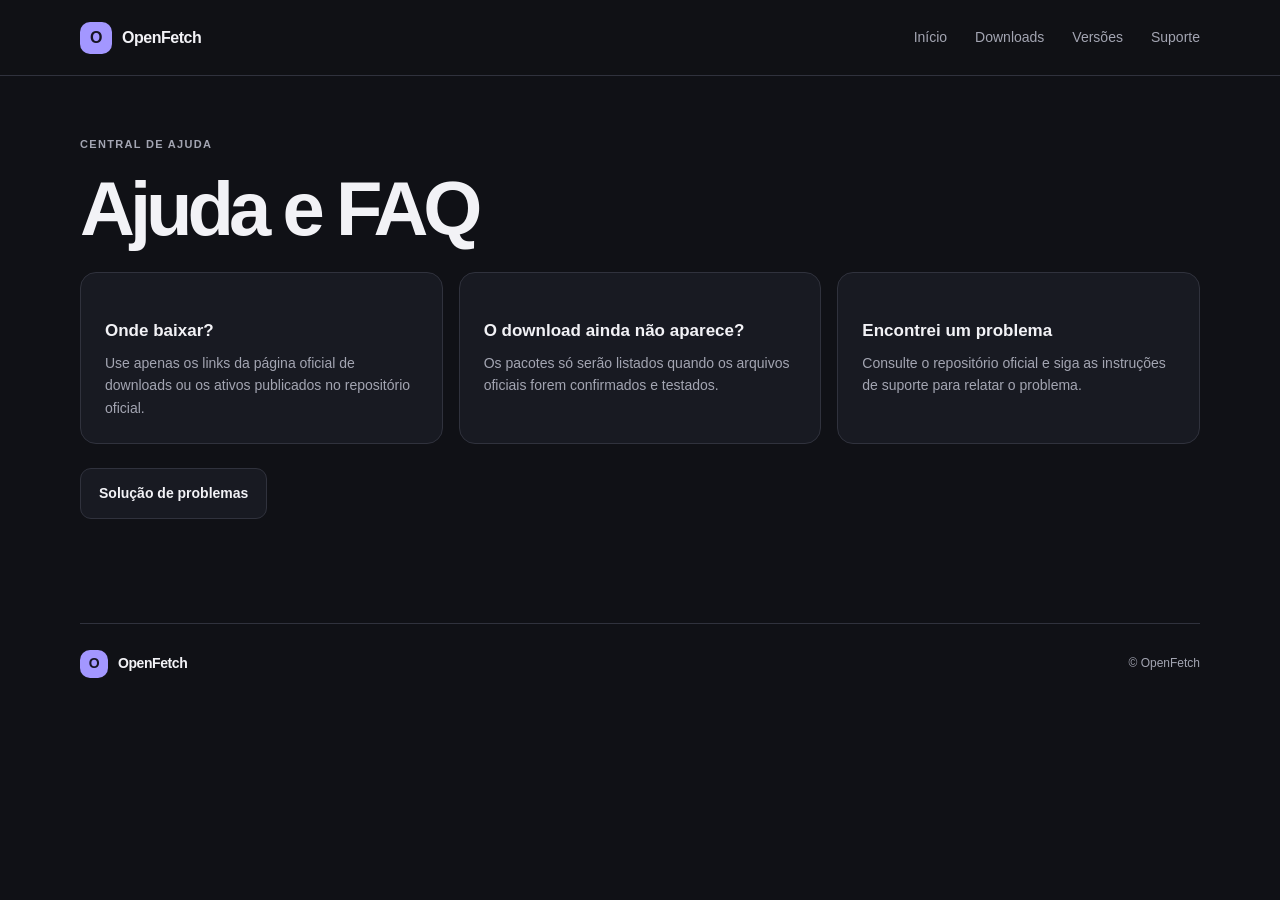
==== docs/index.html @ f66d879c "Prepare OpenFetch website Co-authored-by: Copilot <223556219+Copilot@users.noreply.github.com>" ====
<!doctype html><html lang="pt-BR"><head><meta charset="utf-8"><meta name="theme-color" content="#101116"><meta name="viewport" content="width=device-width,initial-scale=1"><title>Ajuda e FAQ — OpenFetch</title><link rel="stylesheet" href="../assets/css/style.css?v=3"><link rel="stylesheet" href="../assets/css/dark-theme.css?v=1"><script src="../assets/js/app.js" defer></script></head><body><header class="site-header"><a class="brand" href="../"><span class="brand-mark">O</span><span>OpenFetch</span></a><button class="menu-toggle" aria-expanded="false" aria-controls="main-nav">Menu</button><nav id="main-nav" class="nav"><a href="../">Início</a><a href="../downloads/">Downloads</a><a href="../releases/">Versões</a><a href="../support/">Suporte</a></nav></header><main class="wrap section"><p class="eyebrow">Central de ajuda</p><h1>Ajuda e FAQ</h1><div class="feature-grid"><article class="feature"><h3>Onde baixar?</h3><p>Use apenas os links da página oficial de downloads ou os ativos publicados no repositório oficial.</p></article><article class="feature"><h3>O download ainda não aparece?</h3><p>Os pacotes só serão listados quando os arquivos oficiais forem confirmados e testados.</p></article><article class="feature"><h3>Encontrei um problema</h3><p>Consulte o repositório oficial e siga as instruções de suporte para relatar o problema.</p></article></div><p style="margin-top:24px"><a class="button secondary" href="troubleshooting.html">Solução de problemas</a></p></main><footer class="footer wrap"><a class="brand" href="../"><span class="brand-mark">O</span><span>OpenFetch</span></a><span>© OpenFetch</span></footer></body></html>
---- assets/css/style.css ----
:root{color-scheme:light;--bg:#f7f7f8;--surface:#fff;--ink:#17181c;--muted:#686b75;--line:#e6e7eb;--accent:#6755d9;--accent-dark:#4f40b4;--max:1120px;font-family:Inter,-apple-system,BlinkMacSystemFont,"Segoe UI",sans-serif}*{box-sizing:border-box}html{scroll-behavior:smooth}body{margin:0;background:var(--bg);color:var(--ink);line-height:1.6}a{color:inherit;text-decoration:none}.wrap{width:min(var(--max),calc(100% - 40px));margin-inline:auto}.site-header{position:sticky;top:0;z-index:10;height:76px;display:flex;align-items:center;justify-content:space-between;padding:0 max(20px,calc((100vw - var(--max))/2));border-bottom:1px solid var(--line);background:rgba(247,247,248,.9)}.brand{display:inline-flex;align-items:center;gap:10px;font-weight:750;letter-spacing:-.03em}.brand-mark{display:grid;place-items:center;width:32px;height:32px;border-radius:10px;background:var(--ink);color:white;font-weight:800}.nav{display:flex;gap:28px;color:#51535c;font-size:14px}.nav a:hover{color:var(--accent)}.menu-toggle{display:none}.hero{padding:92px 0 78px;display:grid;grid-template-columns:1fr .85fr;align-items:center;gap:64px}.eyebrow{text-transform:uppercase;letter-spacing:.12em;font-size:11px;font-weight:800;color:var(--muted);margin:0 0 16px}.status-dot{display:inline-block;width:7px;height:7px;border-radius:50%;background:#d99a37;margin-right:8px}h1{font-size:clamp(46px,6vw,76px);line-height:1.03;letter-spacing:-.065em;margin:0 0 24px;font-weight:780}h1 span{color:var(--accent)}.hero-copy{max-width:530px;font-size:18px;color:var(--muted);margin:0 0 28px}.hero-actions{display:flex;flex-wrap:wrap;gap:12px}.button{display:inline-flex;align-items:center;justify-content:center;gap:14px;border-radius:11px;padding:13px 18px;font-size:14px;font-weight:700;border:1px solid var(--line);transition:transform .15s,background .15s}.button:hover{transform:translateY(-1px)}.primary{background:var(--accent);color:white;border-color:var(--accent)}.primary:hover{background:var(--accent-dark)}.secondary{background:var(--surface)}.fine-print{font-size:12px;color:var(--muted);margin-top:16px}.product-card{background:var(--surface);border:1px solid var(--line);border-radius:20px;padding:18px;box-shadow:0 24px 80px rgba(20,20,40,.07);transform:rotate(1deg)}.window-bar{display:flex;align-items:center;gap:6px;padding-bottom:18px;border-bottom:1px solid var(--line)}.window-bar i{width:8px;height:8px;background:#d9dae0;border-radius:50%}.window-bar span{margin-left:auto;color:#999ba4;font-size:11px}.product-content{display:flex;align-items:center;gap:12px;padding:28px 4px}.product-icon{width:46px;height:46px;border-radius:14px;background:var(--ink);color:white;display:grid;place-items:center;font-size:24px;font-weight:800}.product-content strong{font-size:15px}.product-content p{font-size:12px;color:var(--muted);margin:2px 0}.pill{margin-left:auto;background:#f0eefc;color:var(--accent);padding:5px 8px;border-radius:7px;font-size:10px;font-weight:700}.fake-line{height:9px;background:#f0f0f3;border-radius:8px;width:72%;margin:13px 4px}.fake-line.wide{width:94%}.fake-line.short{width:45%;margin-bottom:8px}.section{padding:60px 0 88px}.section-heading{max-width:590px;margin-bottom:32px}.section h2,.cta h2{font-size:clamp(30px,4vw,44px);line-height:1.1;letter-spacing:-.05em;margin:0 0 14px}.section-heading>p:last-child,.cta p:not(.eyebrow){color:var(--muted);margin:0}.feature-grid{display:grid;grid-template-columns:repeat(3,1fr);gap:16px}.feature{background:var(--surface);border:1px solid var(--line);border-radius:16px;padding:24px}.feature-icon{display:grid;place-items:center;width:38px;height:38px;border-radius:11px;background:#f0eefc;color:var(--accent);font-size:21px;font-weight:700}.feature h3{font-size:17px;margin:20px 0 8px}.feature p{font-size:14px;color:var(--muted);margin:0}.cta{border:1px solid var(--line);border-radius:20px;padding:30px;display:flex;align-items:center;justify-content:space-between;gap:24px;background:#fff;margin-bottom:76px}.cta h2{font-size:30px}.footer{border-top:1px solid var(--line);padding:26px 0 32px;display:flex;align-items:center;justify-content:space-between;gap:18px;color:var(--muted);font-size:12px}.footer .brand{color:var(--ink);font-size:14px}.footer .brand-mark{width:28px;height:28px}.footer p{margin:0}@media(max-width:760px){.site-header{height:66px}.menu-toggle{display:block;border:1px solid var(--line);background:white;border-radius:8px;padding:8px 11px}.nav{display:none;position:absolute;z-index:5;top:65px;left:0;right:0;background:white;border-bottom:1px solid var(--line);padding:18px 22px;flex-direction:column;gap:16px}.nav.open{display:flex}.hero{padding:62px 0 50px;grid-template-columns:1fr;gap:38px}.product-card{max-width:540px;width:100%;transform:none}.section{padding:48px 0 60px}.feature-grid{grid-template-columns:1fr}.cta{align-items:flex-start;flex-direction:column;margin-bottom:50px}.footer{align-items:flex-start;flex-direction:column;gap:10px}}@media(prefers-reduced-motion:reduce){html{scroll-behavior:auto}*,*:before,*:after{transition:none!important}}
---- assets/css/dark-theme.css ----
:root {
  color-scheme: dark;
  --bg: #101116;
  --surface: #181a22;
  --ink: #f2f2f6;
  --muted: #a3a5b2;
  --line: #30323d;
  --accent: #a397ff;
  --accent-dark: #b5adff;
}

.site-header {
  background: rgba(16, 17, 22, .94);
}

.nav {
  color: var(--muted);
}

.brand-mark,
.product-icon {
  background: var(--accent);
  color: #171522;
}

.status-dot {
  background: #e9b65c;
}

.primary {
  color: #171522;
}

.primary:hover {
  background: var(--accent-dark);
}

.secondary,
.feature,
.cta {
  background: var(--surface);
}

.product-card {
  box-shadow: 0 24px 80px rgba(0, 0, 0, .28);
}

.window-bar i {
  background: #454753;
}

.window-bar span {
  color: var(--muted);
}

.pill,
.feature-icon {
  background: #29253f;
  color: #c1b8ff;
}

.fake-line {
  background: #292b35;
}

:focus-visible {
  outline: 2px solid var(--accent);
  outline-offset: 3px;
}

@media (max-width: 760px) {
  .menu-toggle,
  .nav {
    background: var(--surface);
    color: var(--ink);
  }
}
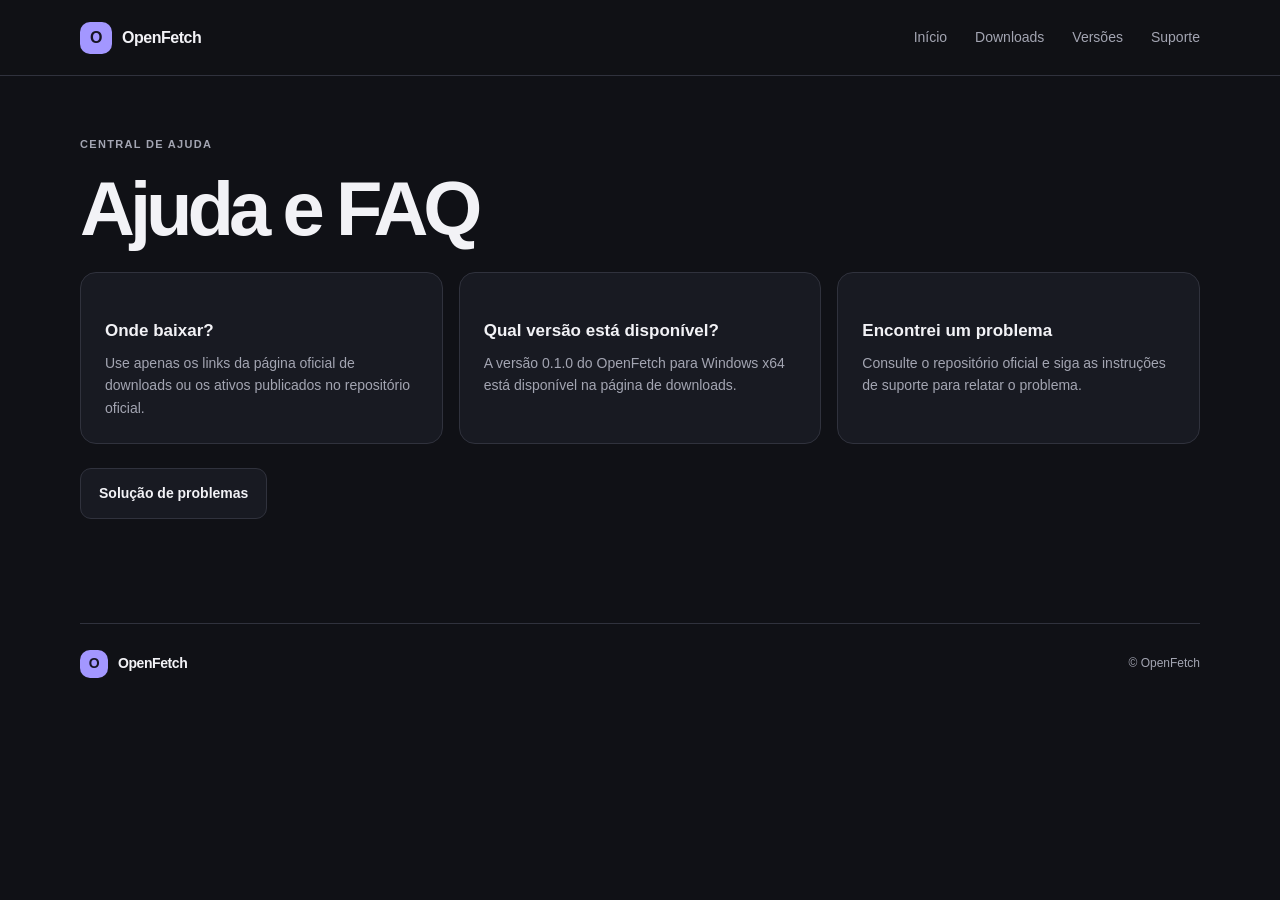
==== commit 3e611462: "Update site copy for available release Co-authored-by: Copilot <223556219+Copilot@users.noreply.gith" ====
--- a/docs/index.html
+++ b/docs/index.html
@@ -1 +1 @@
-<!doctype html><html lang="pt-BR"><head><meta charset="utf-8"><meta name="theme-color" content="#101116"><meta name="viewport" content="width=device-width,initial-scale=1"><title>Ajuda e FAQ — OpenFetch</title><link rel="stylesheet" href="../assets/css/style.css?v=3"><link rel="stylesheet" href="../assets/css/dark-theme.css?v=1"><script src="../assets/js/app.js" defer></script></head><body><header class="site-header"><a class="brand" href="../"><span class="brand-mark">O</span><span>OpenFetch</span></a><button class="menu-toggle" aria-expanded="false" aria-controls="main-nav">Menu</button><nav id="main-nav" class="nav"><a href="../">Início</a><a href="../downloads/">Downloads</a><a href="../releases/">Versões</a><a href="../support/">Suporte</a></nav></header><main class="wrap section"><p class="eyebrow">Central de ajuda</p><h1>Ajuda e FAQ</h1><div class="feature-grid"><article class="feature"><h3>Onde baixar?</h3><p>Use apenas os links da página oficial de downloads ou os ativos publicados no repositório oficial.</p></article><article class="feature"><h3>O download ainda não aparece?</h3><p>Os pacotes só serão listados quando os arquivos oficiais forem confirmados e testados.</p></article><article class="feature"><h3>Encontrei um problema</h3><p>Consulte o repositório oficial e siga as instruções de suporte para relatar o problema.</p></article></div><p style="margin-top:24px"><a class="button secondary" href="troubleshooting.html">Solução de problemas</a></p></main><footer class="footer wrap"><a class="brand" href="../"><span class="brand-mark">O</span><span>OpenFetch</span></a><span>© OpenFetch</span></footer></body></html>
+<!doctype html><html lang="pt-BR"><head><meta charset="utf-8"><meta name="theme-color" content="#101116"><meta name="viewport" content="width=device-width,initial-scale=1"><title>Ajuda e FAQ — OpenFetch</title><link rel="stylesheet" href="../assets/css/style.css?v=3"><link rel="stylesheet" href="../assets/css/dark-theme.css?v=2"><script src="../assets/js/app.js" defer></script></head><body><header class="site-header"><a class="brand" href="../"><span class="brand-mark">O</span><span>OpenFetch</span></a><button class="menu-toggle" aria-expanded="false" aria-controls="main-nav">Menu</button><nav id="main-nav" class="nav"><a href="../">Início</a><a href="../downloads/">Downloads</a><a href="../releases/">Versões</a><a href="../support/">Suporte</a></nav></header><main class="wrap section"><p class="eyebrow">Central de ajuda</p><h1>Ajuda e FAQ</h1><div class="feature-grid"><article class="feature"><h3>Onde baixar?</h3><p>Use apenas os links da página oficial de downloads ou os ativos publicados no repositório oficial.</p></article><article class="feature"><h3>Qual versão está disponível?</h3><p>A versão 0.1.0 do OpenFetch para Windows x64 está disponível na página de downloads.</p></article><article class="feature"><h3>Encontrei um problema</h3><p>Consulte o repositório oficial e siga as instruções de suporte para relatar o problema.</p></article></div><p style="margin-top:24px"><a class="button secondary" href="troubleshooting.html">Solução de problemas</a></p></main><footer class="footer wrap"><a class="brand" href="../"><span class="brand-mark">O</span><span>OpenFetch</span></a><span>© OpenFetch</span></footer></body></html>
--- a/assets/css/dark-theme.css
+++ b/assets/css/dark-theme.css
@@ -68,6 +68,22 @@
   outline-offset: 3px;
 }
 
+.download-warning {
+  border: 1px solid #70582b;
+  border-radius: 10px;
+  padding: 14px;
+  background: #292316;
+  color: #f0d99e;
+}
+
+.download-hash {
+  overflow-wrap: anywhere;
+}
+
+.download-hash code {
+  color: var(--ink);
+}
+
 @media (max-width: 760px) {
   .menu-toggle,
   .nav {
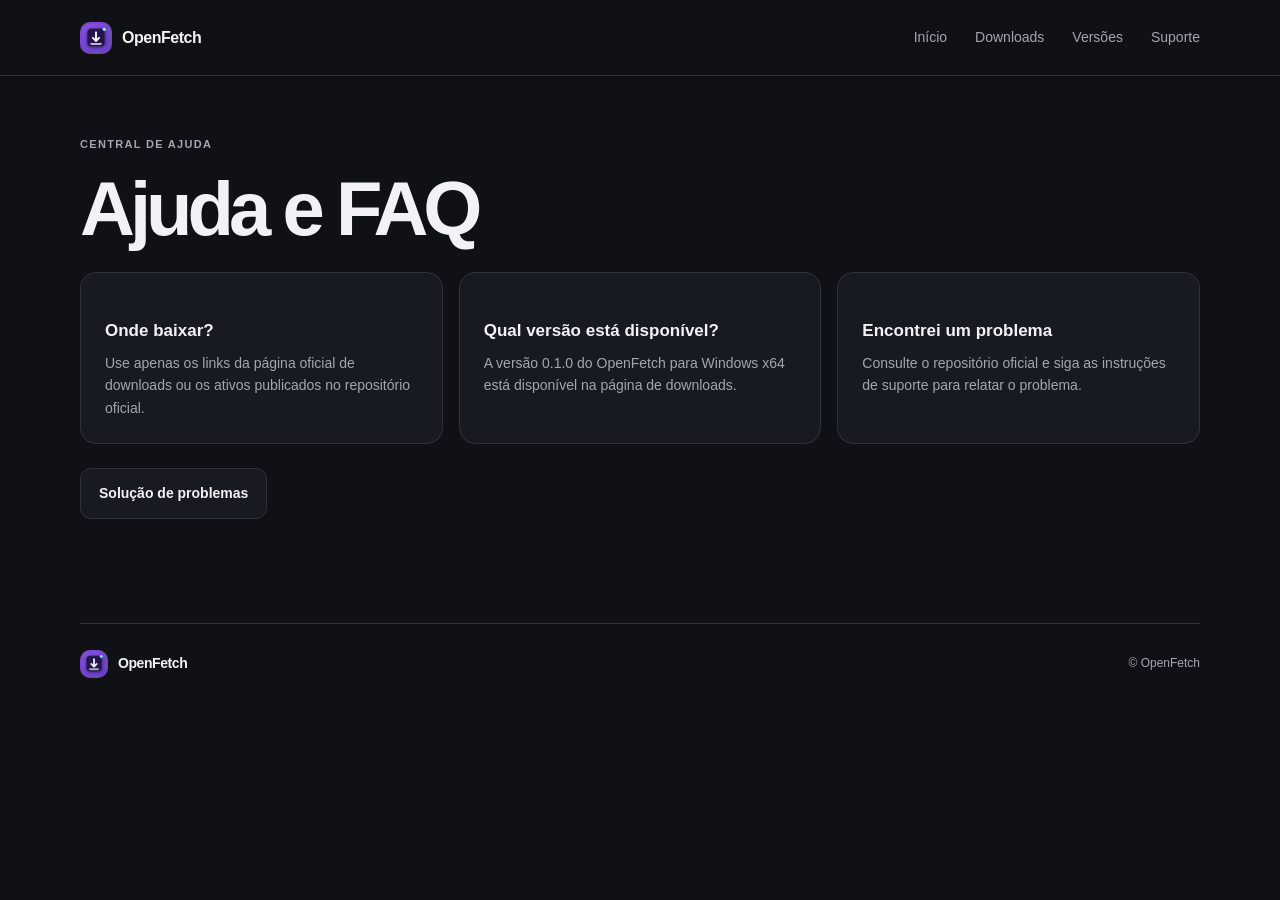
==== commit 8423cc51: "Use application icon across site branding Co-authored-by: Copilot <223556219+Copilot@users.noreply.g" ====
--- a/docs/index.html
+++ b/docs/index.html
@@ -1 +1 @@
-<!doctype html><html lang="pt-BR"><head><meta charset="utf-8"><meta name="theme-color" content="#101116"><meta name="viewport" content="width=device-width,initial-scale=1"><title>Ajuda e FAQ — OpenFetch</title><link rel="stylesheet" href="../assets/css/style.css?v=3"><link rel="stylesheet" href="../assets/css/dark-theme.css?v=2"><script src="../assets/js/app.js" defer></script></head><body><header class="site-header"><a class="brand" href="../"><span class="brand-mark">O</span><span>OpenFetch</span></a><button class="menu-toggle" aria-expanded="false" aria-controls="main-nav">Menu</button><nav id="main-nav" class="nav"><a href="../">Início</a><a href="../downloads/">Downloads</a><a href="../releases/">Versões</a><a href="../support/">Suporte</a></nav></header><main class="wrap section"><p class="eyebrow">Central de ajuda</p><h1>Ajuda e FAQ</h1><div class="feature-grid"><article class="feature"><h3>Onde baixar?</h3><p>Use apenas os links da página oficial de downloads ou os ativos publicados no repositório oficial.</p></article><article class="feature"><h3>Qual versão está disponível?</h3><p>A versão 0.1.0 do OpenFetch para Windows x64 está disponível na página de downloads.</p></article><article class="feature"><h3>Encontrei um problema</h3><p>Consulte o repositório oficial e siga as instruções de suporte para relatar o problema.</p></article></div><p style="margin-top:24px"><a class="button secondary" href="troubleshooting.html">Solução de problemas</a></p></main><footer class="footer wrap"><a class="brand" href="../"><span class="brand-mark">O</span><span>OpenFetch</span></a><span>© OpenFetch</span></footer></body></html>
+<!doctype html><html lang="pt-BR"><head><meta charset="utf-8"><meta name="theme-color" content="#101116"><meta name="viewport" content="width=device-width,initial-scale=1"><title>Ajuda e FAQ — OpenFetch</title><link rel="stylesheet" href="../assets/css/style.css?v=4"><link rel="stylesheet" href="../assets/css/dark-theme.css?v=3"><script src="../assets/js/app.js?v=2" defer></script></head><body><header class="site-header"><a class="brand" href="../"><img class="brand-icon" src="../assets/images/openfetch-appicon.png" alt="" aria-hidden="true"><span>OpenFetch</span></a><button class="menu-toggle" aria-expanded="false" aria-controls="main-nav">Menu</button><nav id="main-nav" class="nav"><a href="../">Início</a><a href="../downloads/">Downloads</a><a href="../releases/">Versões</a><a href="../support/">Suporte</a></nav></header><main class="wrap section"><p class="eyebrow">Central de ajuda</p><h1>Ajuda e FAQ</h1><div class="feature-grid"><article class="feature"><h3>Onde baixar?</h3><p>Use apenas os links da página oficial de downloads ou os ativos publicados no repositório oficial.</p></article><article class="feature"><h3>Qual versão está disponível?</h3><p>A versão 0.1.0 do OpenFetch para Windows x64 está disponível na página de downloads.</p></article><article class="feature"><h3>Encontrei um problema</h3><p>Consulte o repositório oficial e siga as instruções de suporte para relatar o problema.</p></article></div><p style="margin-top:24px"><a class="button secondary" href="troubleshooting.html">Solução de problemas</a></p></main><footer class="footer wrap"><a class="brand" href="../"><img class="brand-icon" src="../assets/images/openfetch-appicon.png" alt="" aria-hidden="true"><span>OpenFetch</span></a><span>© OpenFetch</span></footer></body></html>
--- a/assets/css/style.css
+++ b/assets/css/style.css
@@ -1 +1 @@
-:root{color-scheme:light;--bg:#f7f7f8;--surface:#fff;--ink:#17181c;--muted:#686b75;--line:#e6e7eb;--accent:#6755d9;--accent-dark:#4f40b4;--max:1120px;font-family:Inter,-apple-system,BlinkMacSystemFont,"Segoe UI",sans-serif}*{box-sizing:border-box}html{scroll-behavior:smooth}body{margin:0;background:var(--bg);color:var(--ink);line-height:1.6}a{color:inherit;text-decoration:none}.wrap{width:min(var(--max),calc(100% - 40px));margin-inline:auto}.site-header{position:sticky;top:0;z-index:10;height:76px;display:flex;align-items:center;justify-content:space-between;padding:0 max(20px,calc((100vw - var(--max))/2));border-bottom:1px solid var(--line);background:rgba(247,247,248,.9)}.brand{display:inline-flex;align-items:center;gap:10px;font-weight:750;letter-spacing:-.03em}.brand-mark{display:grid;place-items:center;width:32px;height:32px;border-radius:10px;background:var(--ink);color:white;font-weight:800}.nav{display:flex;gap:28px;color:#51535c;font-size:14px}.nav a:hover{color:var(--accent)}.menu-toggle{display:none}.hero{padding:92px 0 78px;display:grid;grid-template-columns:1fr .85fr;align-items:center;gap:64px}.eyebrow{text-transform:uppercase;letter-spacing:.12em;font-size:11px;font-weight:800;color:var(--muted);margin:0 0 16px}.status-dot{display:inline-block;width:7px;height:7px;border-radius:50%;background:#d99a37;margin-right:8px}h1{font-size:clamp(46px,6vw,76px);line-height:1.03;letter-spacing:-.065em;margin:0 0 24px;font-weight:780}h1 span{color:var(--accent)}.hero-copy{max-width:530px;font-size:18px;color:var(--muted);margin:0 0 28px}.hero-actions{display:flex;flex-wrap:wrap;gap:12px}.button{display:inline-flex;align-items:center;justify-content:center;gap:14px;border-radius:11px;padding:13px 18px;font-size:14px;font-weight:700;border:1px solid var(--line);transition:transform .15s,background .15s}.button:hover{transform:translateY(-1px)}.primary{background:var(--accent);color:white;border-color:var(--accent)}.primary:hover{background:var(--accent-dark)}.secondary{background:var(--surface)}.fine-print{font-size:12px;color:var(--muted);margin-top:16px}.product-card{background:var(--surface);border:1px solid var(--line);border-radius:20px;padding:18px;box-shadow:0 24px 80px rgba(20,20,40,.07);transform:rotate(1deg)}.window-bar{display:flex;align-items:center;gap:6px;padding-bottom:18px;border-bottom:1px solid var(--line)}.window-bar i{width:8px;height:8px;background:#d9dae0;border-radius:50%}.window-bar span{margin-left:auto;color:#999ba4;font-size:11px}.product-content{display:flex;align-items:center;gap:12px;padding:28px 4px}.product-icon{width:46px;height:46px;border-radius:14px;background:var(--ink);color:white;display:grid;place-items:center;font-size:24px;font-weight:800}.product-content strong{font-size:15px}.product-content p{font-size:12px;color:var(--muted);margin:2px 0}.pill{margin-left:auto;background:#f0eefc;color:var(--accent);padding:5px 8px;border-radius:7px;font-size:10px;font-weight:700}.fake-line{height:9px;background:#f0f0f3;border-radius:8px;width:72%;margin:13px 4px}.fake-line.wide{width:94%}.fake-line.short{width:45%;margin-bottom:8px}.section{padding:60px 0 88px}.section-heading{max-width:590px;margin-bottom:32px}.section h2,.cta h2{font-size:clamp(30px,4vw,44px);line-height:1.1;letter-spacing:-.05em;margin:0 0 14px}.section-heading>p:last-child,.cta p:not(.eyebrow){color:var(--muted);margin:0}.feature-grid{display:grid;grid-template-columns:repeat(3,1fr);gap:16px}.feature{background:var(--surface);border:1px solid var(--line);border-radius:16px;padding:24px}.feature-icon{display:grid;place-items:center;width:38px;height:38px;border-radius:11px;background:#f0eefc;color:var(--accent);font-size:21px;font-weight:700}.feature h3{font-size:17px;margin:20px 0 8px}.feature p{font-size:14px;color:var(--muted);margin:0}.cta{border:1px solid var(--line);border-radius:20px;padding:30px;display:flex;align-items:center;justify-content:space-between;gap:24px;background:#fff;margin-bottom:76px}.cta h2{font-size:30px}.footer{border-top:1px solid var(--line);padding:26px 0 32px;display:flex;align-items:center;justify-content:space-between;gap:18px;color:var(--muted);font-size:12px}.footer .brand{color:var(--ink);font-size:14px}.footer .brand-mark{width:28px;height:28px}.footer p{margin:0}@media(max-width:760px){.site-header{height:66px}.menu-toggle{display:block;border:1px solid var(--line);background:white;border-radius:8px;padding:8px 11px}.nav{display:none;position:absolute;z-index:5;top:65px;left:0;right:0;background:white;border-bottom:1px solid var(--line);padding:18px 22px;flex-direction:column;gap:16px}.nav.open{display:flex}.hero{padding:62px 0 50px;grid-template-columns:1fr;gap:38px}.product-card{max-width:540px;width:100%;transform:none}.section{padding:48px 0 60px}.feature-grid{grid-template-columns:1fr}.cta{align-items:flex-start;flex-direction:column;margin-bottom:50px}.footer{align-items:flex-start;flex-direction:column;gap:10px}}@media(prefers-reduced-motion:reduce){html{scroll-behavior:auto}*,*:before,*:after{transition:none!important}}
+:root{color-scheme:light;--bg:#f7f7f8;--surface:#fff;--ink:#17181c;--muted:#686b75;--line:#e6e7eb;--accent:#6755d9;--accent-dark:#4f40b4;--max:1120px;font-family:Inter,-apple-system,BlinkMacSystemFont,"Segoe UI",sans-serif}*{box-sizing:border-box}html{scroll-behavior:smooth}body{margin:0;background:var(--bg);color:var(--ink);line-height:1.6}a{color:inherit;text-decoration:none}.wrap{width:min(var(--max),calc(100% - 40px));margin-inline:auto}.site-header{position:sticky;top:0;z-index:10;height:76px;display:flex;align-items:center;justify-content:space-between;padding:0 max(20px,calc((100vw - var(--max))/2));border-bottom:1px solid var(--line);background:rgba(247,247,248,.9)}.brand{display:inline-flex;align-items:center;gap:10px;font-weight:750;letter-spacing:-.03em}.brand-mark{display:grid;place-items:center;width:32px;height:32px;border-radius:10px;background:var(--ink);color:white;font-weight:800}.brand-icon{display:block;width:32px;height:32px;border-radius:10px;object-fit:cover}.nav{display:flex;gap:28px;color:#51535c;font-size:14px}.nav a:hover{color:var(--accent)}.menu-toggle{display:none}.hero{padding:92px 0 78px;display:grid;grid-template-columns:1fr .85fr;align-items:center;gap:64px}.eyebrow{text-transform:uppercase;letter-spacing:.12em;font-size:11px;font-weight:800;color:var(--muted);margin:0 0 16px}.status-dot{display:inline-block;width:7px;height:7px;border-radius:50%;background:#d99a37;margin-right:8px}h1{font-size:clamp(46px,6vw,76px);line-height:1.03;letter-spacing:-.065em;margin:0 0 24px;font-weight:780}h1 span{color:var(--accent)}.hero-copy{max-width:530px;font-size:18px;color:var(--muted);margin:0 0 28px}.hero-actions{display:flex;flex-wrap:wrap;gap:12px}.button{display:inline-flex;align-items:center;justify-content:center;gap:14px;border-radius:11px;padding:13px 18px;font-size:14px;font-weight:700;border:1px solid var(--line);transition:transform .15s,background .15s}.button:hover{transform:translateY(-1px)}.primary{background:var(--accent);color:white;border-color:var(--accent)}.primary:hover{background:var(--accent-dark)}.secondary{background:var(--surface)}.fine-print{font-size:12px;color:var(--muted);margin-top:16px}.product-card{background:var(--surface);border:1px solid var(--line);border-radius:20px;padding:18px;box-shadow:0 24px 80px rgba(20,20,40,.07);transform:rotate(1deg)}.window-bar{display:flex;align-items:center;gap:6px;padding-bottom:18px;border-bottom:1px solid var(--line)}.window-bar i{width:8px;height:8px;background:#d9dae0;border-radius:50%}.window-bar span{margin-left:auto;color:#999ba4;font-size:11px}.product-content{display:flex;align-items:center;gap:12px;padding:28px 4px}.product-icon{width:46px;height:46px;border-radius:14px;background:var(--ink);color:white;display:grid;place-items:center;font-size:24px;font-weight:800}.product-content strong{font-size:15px}.product-content p{font-size:12px;color:var(--muted);margin:2px 0}.pill{margin-left:auto;background:#f0eefc;color:var(--accent);padding:5px 8px;border-radius:7px;font-size:10px;font-weight:700}.fake-line{height:9px;background:#f0f0f3;border-radius:8px;width:72%;margin:13px 4px}.fake-line.wide{width:94%}.fake-line.short{width:45%;margin-bottom:8px}.section{padding:60px 0 88px}.section-heading{max-width:590px;margin-bottom:32px}.section h2,.cta h2{font-size:clamp(30px,4vw,44px);line-height:1.1;letter-spacing:-.05em;margin:0 0 14px}.section-heading>p:last-child,.cta p:not(.eyebrow){color:var(--muted);margin:0}.feature-grid{display:grid;grid-template-columns:repeat(3,1fr);gap:16px}.feature{background:var(--surface);border:1px solid var(--line);border-radius:16px;padding:24px}.feature-icon{display:grid;place-items:center;width:38px;height:38px;border-radius:11px;background:#f0eefc;color:var(--accent);font-size:21px;font-weight:700}.feature h3{font-size:17px;margin:20px 0 8px}.feature p{font-size:14px;color:var(--muted);margin:0}.cta{border:1px solid var(--line);border-radius:20px;padding:30px;display:flex;align-items:center;justify-content:space-between;gap:24px;background:#fff;margin-bottom:76px}.cta h2{font-size:30px}.footer{border-top:1px solid var(--line);padding:26px 0 32px;display:flex;align-items:center;justify-content:space-between;gap:18px;color:var(--muted);font-size:12px}.footer .brand{color:var(--ink);font-size:14px}.footer .brand-mark{width:28px;height:28px}.footer .brand-icon{width:28px;height:28px}.footer p{margin:0}@media(max-width:760px){.site-header{height:66px}.menu-toggle{display:block;border:1px solid var(--line);background:white;border-radius:8px;padding:8px 11px}.nav{display:none;position:absolute;z-index:5;top:65px;left:0;right:0;background:white;border-bottom:1px solid var(--line);padding:18px 22px;flex-direction:column;gap:16px}.nav.open{display:flex}.hero{padding:62px 0 50px;grid-template-columns:1fr;gap:38px}.product-card{max-width:540px;width:100%;transform:none}.section{padding:48px 0 60px}.feature-grid{grid-template-columns:1fr}.cta{align-items:flex-start;flex-direction:column;margin-bottom:50px}.footer{align-items:flex-start;flex-direction:column;gap:10px}}@media(prefers-reduced-motion:reduce){html{scroll-behavior:auto}*,*:before,*:after{transition:none!important}}
--- a/assets/css/dark-theme.css
+++ b/assets/css/dark-theme.css
@@ -68,12 +68,52 @@
   outline-offset: 3px;
 }
 
-.download-warning {
-  border: 1px solid #70582b;
+.download-dialog {
+  width: min(440px, calc(100% - 32px));
+  padding: 24px;
+  border: 1px solid var(--line);
+  border-radius: 16px;
+  background: var(--surface);
+  color: var(--ink);
+  box-shadow: 0 24px 80px rgba(0, 0, 0, .35);
+}
+
+.download-dialog::backdrop {
+  background: rgba(0, 0, 0, .55);
+}
+
+.download-dialog h2 {
+  margin: 0 0 12px;
+  font-size: 21px;
+}
+
+.download-dialog > p {
+  color: var(--muted);
+}
+
+.download-dialog .download-hash {
+  padding: 12px;
   border-radius: 10px;
-  padding: 14px;
-  background: #292316;
-  color: #f0d99e;
+  background: #22242d;
+  font-size: 13px;
+}
+
+.download-dialog .download-hash code {
+  display: block;
+  margin-top: 6px;
+  font-size: 12px;
+}
+
+.download-countdown {
+  font-size: 14px;
+}
+
+.download-dialog-actions {
+  display: flex;
+  justify-content: flex-end;
+  flex-wrap: wrap;
+  gap: 10px;
+  margin-top: 20px;
 }
 
 .download-hash {
